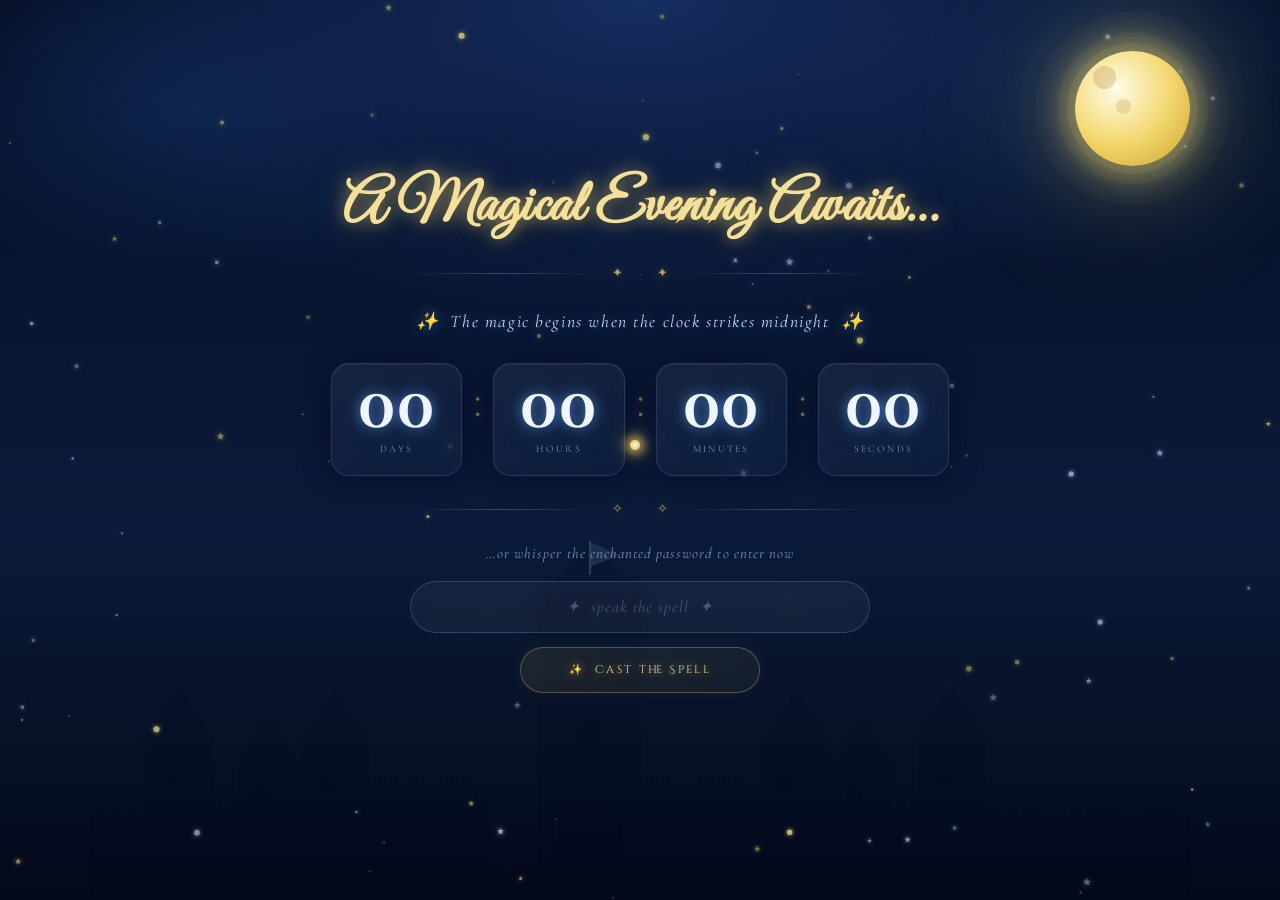
==== unlock.html @ 73b8220a "Add files via upload" ====
<!DOCTYPE html>
<html lang="en">
<head>
<meta charset="UTF-8">
<meta name="viewport" content="width=device-width, initial-scale=1.0">
<title>✨ The Magic Awaits ✨</title>
<link href="https://fonts.googleapis.com/css2?family=Cinzel+Decorative:wght@400;700&family=Cormorant+Garamond:ital,wght@0,300;0,400;1,300;1,400&family=Great+Vibes&display=swap" rel="stylesheet">

<style>
/* ============================================================
   RESET & ROOT VARIABLES
   ============================================================ */
*, *::before, *::after {
  box-sizing: border-box;
  margin: 0;
  padding: 0;
}

:root {
  --ink:         #03071a;
  --deep:        #050d22;
  --navy:        #0a1938;
  --silver:      #c4d8f8;
  --silver-dim:  #7890b8;
  --gold:        #e4c660;
  --gold-soft:   #f4e098;
  --white:       #f0f6ff;
  --glow-blue:   rgba(100, 165, 255, 0.6);
  --glow-gold:   rgba(228, 198, 96, 0.65);
  --pastel-blue: #b4d0f8;
}

html { height: 100%; overflow-x: hidden; }

body {
  font-family: 'Cormorant Garamond', serif;
  background: var(--ink);
  color: var(--white);
  min-height: 100%;
  overflow-x: hidden;
  cursor: none;
  display: flex;
  flex-direction: column;
  align-items: center;
  justify-content: center;
}

/* ============================================================
   CUSTOM CURSOR
   ============================================================ */
#cursor {
  position: fixed;
  width: 11px; height: 11px;
  border-radius: 50%;
  background: radial-gradient(circle, #fff 0%, var(--gold) 60%, transparent 100%);
  box-shadow:
    0 0 8px 4px var(--glow-gold),
    0 0 18px 8px rgba(228,198,96,0.2);
  pointer-events: none;
  transform: translate(-50%,-50%);
  z-index: 9999;
}

.cursor-trail {
  position: fixed;
  border-radius: 50%;
  pointer-events: none;
  z-index: 9998;
  transform: translate(-50%,-50%);
  animation: trailFade 0.65s ease-out forwards;
}

@keyframes trailFade {
  0%   { opacity: 0.9; transform: translate(-50%,-50%) scale(1); }
  100% { opacity: 0;   transform: translate(-50%,-50%) scale(0.05); }
}

/* ============================================================
   BACKGROUND SKY
   ============================================================ */
#sky {
  position: fixed; inset: 0; z-index: 0;
  background:
    radial-gradient(ellipse 80% 55% at 50%   0%, #152d60 0%, transparent 65%),
    radial-gradient(ellipse 45% 35% at 15%  12%, #0c2248 0%, transparent 55%),
    radial-gradient(ellipse 50% 40% at 85%   8%, #0b2040 0%, transparent 55%),
    linear-gradient(to bottom, #050d22 0%, #081530 30%, #0a1a38 60%, #04091a 100%);
}

/* ============================================================
   TWINKLING STARS
   ============================================================ */
.star {
  position: fixed;
  border-radius: 50%;
  background: #fff;
  animation: twinkle var(--dur) ease-in-out infinite alternate;
  animation-delay: var(--delay);
  opacity: 0;
  z-index: 1;
}

@keyframes twinkle {
  0%   { opacity: 0.05; transform: scale(0.6); }
  45%  { opacity: 0.9;  transform: scale(1.3); }
  100% { opacity: 0.15; transform: scale(0.85); }
}

/* ============================================================
   MOON
   ============================================================ */
#moon {
  position: fixed;
  top: clamp(3%, 4vw, 7%);
  right: clamp(4%, 7vw, 12%);
  width:  clamp(60px, 9vw, 115px);
  height: clamp(60px, 9vw, 115px);
  border-radius: 50%;
  background: radial-gradient(circle at 36% 33%, #fffce8, #f4d870, #c8a428);
  box-shadow:
    0 0  0   8px rgba(244,216,112,0.07),
    0 0  28px 12px rgba(244,216,112,0.38),
    0 0  70px 30px rgba(244,216,112,0.16),
    0 0 140px 60px rgba(244,216,112,0.07);
  z-index: 2;
  animation: moonGlow 5s ease-in-out infinite alternate;
}

#moon::before {
  content: '';
  position: absolute;
  top: 13%; left: 15%;
  width: 20%; height: 20%;
  border-radius: 50%;
  background: rgba(150,110,20,0.22);
}

#moon::after {
  content: '';
  position: absolute;
  top: 42%; left: 35%;
  width: 13%; height: 13%;
  border-radius: 50%;
  background: rgba(150,110,20,0.18);
}

@keyframes moonGlow {
  from {
    box-shadow:
      0 0  0   8px rgba(244,216,112,0.06),
      0 0  28px 10px rgba(244,216,112,0.35),
      0 0  65px 28px rgba(244,216,112,0.14);
  }
  to {
    box-shadow:
      0 0  0  12px rgba(244,216,112,0.05),
      0 0  42px 18px rgba(244,216,112,0.52),
      0 0 100px 45px rgba(244,216,112,0.22),
      0 0 180px 80px rgba(244,216,112,0.08);
  }
}

#moon-halo {
  position: fixed;
  top: clamp(3%, 4vw, 7%);
  right: clamp(4%, 7vw, 12%);
  width:  clamp(60px, 9vw, 115px);
  height: clamp(60px, 9vw, 115px);
  border-radius: 50%;
  border: 1.5px solid rgba(244,224,140,0.14);
  box-shadow:
    0 0 0 18px rgba(244,216,112,0.04),
    0 0 0 40px rgba(244,216,112,0.02);
  z-index: 1;
  pointer-events: none;
}

/* ============================================================
   CASTLE SILHOUETTE
   ============================================================ */
#castle-wrap {
  position: fixed;
  bottom: 0; left: 50%;
  transform: translateX(-50%);
  width: 100%; max-width: 1100px;
  z-index: 1;
  opacity: 0.19;
  pointer-events: none;
}

/* ============================================================
   SPARKLE PARTICLE CANVAS
   ============================================================ */
#sparkle-canvas {
  position: fixed; inset: 0; z-index: 2;
  pointer-events: none;
}

/* ============================================================
   MAIN PAGE WRAPPER
   ============================================================ */
#page {
  position: relative; z-index: 10;
  width: 100%; min-height: 100vh;
  display: flex;
  align-items: center;
  justify-content: center;
  padding: clamp(24px,5vh,60px) clamp(16px,5vw,48px);
}

/* ============================================================
   CONTENT CARD
   ============================================================ */
#card {
  display: flex;
  flex-direction: column;
  align-items: center;
  gap: clamp(14px,2.8vh,26px);
  width: 100%; max-width: 700px;
  text-align: center;
}

/* ============================================================
   TAGLINE
   ============================================================ */
#tagline {
  font-family: 'Great Vibes', cursive;
  font-size: clamp(2rem, 5.5vw, 3.6rem);
  color: var(--gold-soft);
  text-shadow:
    0 0 16px var(--glow-gold),
    0 0 40px rgba(228,198,96,0.25);
  letter-spacing: 0.02em;
  line-height: 1.15;
  animation: riseIn 1.6s ease 0.1s both;
}

/* ============================================================
   ORNAMENTAL DIVIDER
   ============================================================ */
.orn-row {
  display: flex;
  align-items: center;
  justify-content: center;
  gap: clamp(8px,2vw,16px);
  width: 100%; max-width: 460px;
  animation: riseIn 1.6s ease 0.3s both;
}

.orn-line {
  flex: 1; height: 1px;
  background: linear-gradient(to right, transparent, rgba(180,210,255,0.28), transparent);
}

.orn-gem {
  color: var(--gold);
  font-size: clamp(0.6rem, 1.4vw, 0.82rem);
  text-shadow: 0 0 8px var(--glow-gold);
  opacity: 0.8;
}

/* ============================================================
   SUBTITLE
   ============================================================ */
#subtitle {
  font-family: 'Cormorant Garamond', serif;
  font-style: italic;
  font-size: clamp(0.82rem, 2.1vw, 1.1rem);
  color: var(--silver);
  letter-spacing: 0.09em;
  line-height: 1.75;
  text-shadow:
    0 0 14px var(--glow-blue),
    0 0 28px rgba(100,165,255,0.14);
  animation: riseIn 1.6s ease 0.5s both;
}

/* ============================================================
   TIMER BLOCK
   ============================================================ */
#timer-wrap {
  display: flex;
  flex-direction: column;
  align-items: center;
  gap: clamp(8px,1.5vh,14px);
  animation: riseIn 1.8s ease 0.7s both;
  width: 100%;
}

/* Row holding boxes + colons */
#timer-row {
  display: flex;
  align-items: flex-start;
  justify-content: center;
  gap: clamp(4px,1.2vw,12px);
  flex-wrap: nowrap;
}

/* Each time-unit card */
.t-box {
  display: flex;
  flex-direction: column;
  align-items: center;
  gap: 5px;
  background: linear-gradient(160deg, rgba(255,255,255,0.06) 0%, rgba(100,160,255,0.04) 100%);
  border: 1px solid rgba(180,210,255,0.13);
  border-radius: clamp(10px,1.8vw,18px);
  padding: clamp(10px,2vw,20px) clamp(12px,2.5vw,26px);
  backdrop-filter: blur(14px);
  box-shadow:
    0 4px 28px rgba(0,0,30,0.45),
    inset 0 1px 0 rgba(255,255,255,0.055),
    0 0 0 1px rgba(255,255,255,0.025);
  min-width: clamp(58px,13vw,108px);
  position: relative;
  overflow: hidden;
}

/* Shimmer sweep */
.t-box::after {
  content: '';
  position: absolute;
  top: 0; left: -120%;
  width: 55%; height: 100%;
  background: linear-gradient(90deg, transparent, rgba(255,255,255,0.045), transparent);
  animation: shimmer 5s ease-in-out infinite;
  animation-delay: var(--sw, 0s);
}

@keyframes shimmer {
  0%   { left: -120%; }
  45%  { left: 160%; }
  100% { left: 160%; }
}

.t-box:nth-child(1) { --sw: 0s; }
.t-box:nth-child(3) { --sw: 0.5s; }
.t-box:nth-child(5) { --sw: 1s; }
.t-box:nth-child(7) { --sw: 1.5s; }

/* Digit */
.t-num {
  font-family: 'Cinzel Decorative', serif;
  font-size: clamp(1.7rem,5vw,3.4rem);
  font-weight: 700;
  color: var(--white);
  text-shadow:
    0 0 12px var(--glow-blue),
    0 0 28px rgba(100,165,255,0.28);
  line-height: 1;
  letter-spacing: 0.03em;
  transition: color 0.3s, text-shadow 0.3s;
}

/* Label */
.t-label {
  font-family: 'Cormorant Garamond', serif;
  font-size: clamp(0.45rem,1vw,0.62rem);
  letter-spacing: 0.22em;
  text-transform: uppercase;
  color: var(--silver-dim);
}

/* Colon */
.t-sep {
  font-family: 'Cinzel Decorative', serif;
  font-size: clamp(1.3rem,3.8vw,2.5rem);
  color: var(--gold);
  opacity: 0.5;
  text-shadow: 0 0 8px var(--glow-gold);
  padding-top: clamp(6px,1.2vw,14px);
  animation: colonBlink 1s step-end infinite;
  user-select: none;
}

@keyframes colonBlink {
  0%,100% { opacity: 0.52; }
  50%      { opacity: 0.14; }
}

/* Urgent — sub-60 seconds */
.t-num.urgent {
  color: #ffaac4 !important;
  text-shadow:
    0 0 16px rgba(255,110,150,0.85),
    0 0 32px rgba(255,90,130,0.4) !important;
  animation: urgentFlash 0.52s ease-in-out infinite alternate;
}

@keyframes urgentFlash {
  from { opacity: 0.78; }
  to   { opacity: 1; }
}

/* ============================================================
   PASSWORD SECTION
   ============================================================ */
#pw-wrap {
  display: flex;
  flex-direction: column;
  align-items: center;
  gap: clamp(10px,1.6vh,15px);
  width: 100%; max-width: 400px;
  animation: riseIn 1.8s ease 0.9s both;
}

#pw-hint {
  font-family: 'Cormorant Garamond', serif;
  font-style: italic;
  font-size: clamp(0.76rem,1.7vw,0.93rem);
  color: var(--silver-dim);
  letter-spacing: 0.07em;
  line-height: 1.6;
}

#pw-field-wrap { position: relative; width: 100%; }

#pw-input {
  width: 100%;
  padding: clamp(11px,1.8vh,15px) clamp(18px,3vw,26px);
  border-radius: 60px;
  background: rgba(255,255,255,0.05);
  border: 1.5px solid rgba(180,210,255,0.18);
  color: var(--white);
  font-family: 'Cormorant Garamond', serif;
  font-style: italic;
  font-size: clamp(0.86rem,1.9vw,1.02rem);
  text-align: center;
  outline: none;
  letter-spacing: 0.06em;
  backdrop-filter: blur(10px);
  transition: border-color 0.3s, box-shadow 0.3s, background 0.3s;
}

#pw-input::placeholder { color: rgba(180,210,255,0.3); font-style: italic; }

#pw-input:focus {
  border-color: rgba(180,220,255,0.44);
  background: rgba(255,255,255,0.08);
  box-shadow:
    0 0 0 3px rgba(100,160,255,0.1),
    0 0 28px rgba(100,165,255,0.18);
}

#pw-input.wrong {
  border-color: rgba(255,100,130,0.6);
  box-shadow: 0 0 22px rgba(255,80,110,0.28);
  animation: shakeBox 0.46s ease;
}

@keyframes shakeBox {
  0%,100% { transform: translateX(0); }
  12%  { transform: translateX(-9px); }
  25%  { transform: translateX(9px); }
  37%  { transform: translateX(-6px); }
  50%  { transform: translateX(6px); }
  62%  { transform: translateX(-4px); }
  75%  { transform: translateX(4px); }
  87%  { transform: translateX(-2px); }
}

#cast-btn {
  padding: clamp(11px,1.8vh,15px) clamp(28px,5.5vw,48px);
  border-radius: 60px;
  border: 1.5px solid rgba(228,198,96,0.32);
  background: linear-gradient(135deg, rgba(228,198,96,0.1) 0%, rgba(200,168,60,0.07) 100%);
  color: var(--gold-soft);
  font-family: 'Cinzel Decorative', serif;
  font-size: clamp(0.5rem,1.35vw,0.67rem);
  letter-spacing: 0.22em;
  cursor: none;
  backdrop-filter: blur(8px);
  text-shadow: 0 0 10px var(--glow-gold);
  box-shadow: 0 0 18px rgba(228,198,96,0.07);
  transition: border-color 0.3s, background 0.3s, box-shadow 0.3s, transform 0.3s;
}

#cast-btn:hover {
  border-color: rgba(228,198,96,0.62);
  background: linear-gradient(135deg, rgba(228,198,96,0.18) 0%, rgba(200,168,60,0.13) 100%);
  box-shadow: 0 0 40px rgba(228,198,96,0.28), 0 6px 24px rgba(0,0,0,0.28);
  transform: translateY(-3px);
}

#err-msg {
  font-family: 'Cormorant Garamond', serif;
  font-style: italic;
  font-size: clamp(0.76rem,1.7vw,0.9rem);
  color: rgba(255,155,175,0.9);
  text-shadow: 0 0 10px rgba(255,80,110,0.3);
  min-height: 1.3em;
  letter-spacing: 0.04em;
  transition: opacity 0.3s;
}

/* ============================================================
   UNLOCK OVERLAY
   ============================================================ */
#unlock-veil {
  position: fixed; inset: 0; z-index: 800;
  display: none;
  align-items: center;
  justify-content: center;
  background: radial-gradient(
    circle at center,
    rgba(180,220,255,0.97) 0%,
    rgba(140,190,255,0.89) 35%,
    rgba(80,140,240,0.65) 65%,
    rgba(20,50,120,0.38) 100%
  );
  animation: veilIn 0.7s ease forwards;
}

@keyframes veilIn {
  from { opacity: 0; }
  to   { opacity: 1; }
}

#unlock-msg {
  font-family: 'Great Vibes', cursive;
  font-size: clamp(2.2rem, 7vw, 5rem);
  color: #040a1e;
  text-shadow:
    0 0 24px rgba(255,255,255,0.9),
    0 2px 8px rgba(0,0,0,0.18);
  text-align: center;
  padding: 20px 32px;
  animation: msgPop 0.9s ease 0.2s both;
}

@keyframes msgPop {
  0%   { opacity: 0; transform: scale(0.6) translateY(20px); }
  60%  { transform: scale(1.07) translateY(-5px); }
  100% { opacity: 1; transform: scale(1) translateY(0); }
}

/* ============================================================
   BURST DOTS
   ============================================================ */
.burst-dot {
  position: fixed;
  border-radius: 50%;
  pointer-events: none;
  z-index: 700;
  animation: burstFly var(--bd) ease-out var(--bdl) forwards;
}

@keyframes burstFly {
  0%   { opacity: 1; transform: translate(0,0) scale(1.2); }
  100% { opacity: 0; transform: translate(var(--bx),var(--by)) scale(0); }
}

/* ============================================================
   UTILITY
   ============================================================ */
@keyframes riseIn {
  from { opacity: 0; transform: translateY(18px); }
  to   { opacity: 1; transform: translateY(0); }
}

/* ============================================================
   RESPONSIVE
   ============================================================ */

/* Tablet landscape */
@media (min-width: 768px) and (orientation: landscape) {
  #card { max-width: 820px; gap: clamp(10px,1.8vh,20px); }
  #page { padding-top: clamp(14px,2.5vh,36px); padding-bottom: clamp(14px,2.5vh,36px); }
  #pw-wrap { max-width: 460px; }
  .t-box { min-width: clamp(76px,11vw,112px); }
}

/* Desktop */
@media (min-width: 1024px) {
  #card { max-width: 760px; gap: clamp(18px,2.8vh,30px); }
  .t-box { min-width: clamp(88px,9.5vw,114px); }
}

/* Large desktop */
@media (min-width: 1440px) {
  #card { max-width: 820px; }
}

/* Small mobile — hide colons to save space, use grid */
@media (max-width: 400px) {
  .t-sep { display: none; }
  #timer-row { gap: 5px; }
  .t-box { padding: 9px 10px; min-width: 0; flex: 1; }
}

/* Tiny mobile */
@media (max-width: 340px) {
  .t-num { font-size: 1.35rem; }
  .t-label { font-size: 0.38rem; }
}

/* Moon – small screens */
@media (max-width: 520px) {
  #moon, #moon-halo { top: 2%; right: 3%; }
}

/* Very short landscape screens (e.g. phone landscape) */
@media (max-height: 500px) and (orientation: landscape) {
  #card { gap: 8px; }
  #tagline { font-size: clamp(1.5rem,4vw,2.4rem); }
  #subtitle { font-size: 0.75rem; }
  .t-num { font-size: clamp(1.2rem,3.5vw,2rem); }
  .t-box { padding: 7px 10px; min-width: clamp(52px,9vw,85px); }
  #page { padding: 10px 16px; }
}
</style>
</head>
<body>

<!-- ============================================================
     BACKGROUND LAYERS
     ============================================================ -->
<div id="sky"></div>
<canvas id="sparkle-canvas"></canvas>
<div id="moon"></div>
<div id="moon-halo"></div>

<!-- Castle SVG Silhouette -->
<div id="castle-wrap">
  <svg viewBox="0 0 1100 360" xmlns="http://www.w3.org/2000/svg" preserveAspectRatio="xMidYMax meet">
    <rect x="0" y="336" width="1100" height="24" fill="#03071a"/>
    <!-- Far-left walls -->
    <rect x="0"   y="280" width="55"  height="56" fill="#050d22"/>
    <rect x="3"   y="268" width="12"  height="14" fill="#050d22"/>
    <rect x="20"  y="268" width="12"  height="14" fill="#050d22"/>
    <rect x="37"  y="268" width="12"  height="14" fill="#050d22"/>
    <!-- Left outer tower -->
    <rect x="55"  y="205" width="68"  height="131" fill="#050d22"/>
    <polygon points="52,208 89,150 126,208"          fill="#050d22"/>
    <rect x="74"  y="228" width="18"  height="24" rx="9" fill="#03071a"/>
    <!-- Left connecting -->
    <rect x="123" y="276" width="24"  height="60"  fill="#050d22"/>
    <rect x="123" y="264" width="9"   height="14"  fill="#050d22"/>
    <rect x="138" y="264" width="9"   height="14"  fill="#050d22"/>
    <!-- Left mid tower -->
    <rect x="147" y="230" width="62"  height="106" fill="#050d22"/>
    <polygon points="144,233 178,180 212,233"        fill="#050d22"/>
    <rect x="163" y="252" width="16"  height="20" rx="8" fill="#03071a"/>
    <!-- Left accent tower -->
    <rect x="210" y="212" width="70"  height="124" fill="#050d22"/>
    <polygon points="207,215 245,154 283,215"        fill="#050d22"/>
    <rect x="227" y="236" width="16"  height="22" rx="8" fill="#03071a"/>
    <!-- Left wall section -->
    <rect x="280" y="252" width="118" height="84"  fill="#050d22"/>
    <rect x="282" y="240" width="9"   height="14"  fill="#050d22"/>
    <rect x="300" y="240" width="9"   height="14"  fill="#050d22"/>
    <rect x="318" y="240" width="9"   height="14"  fill="#050d22"/>
    <rect x="355" y="240" width="9"   height="14"  fill="#050d22"/>
    <rect x="373" y="240" width="9"   height="14"  fill="#050d22"/>
    <!-- ===== MAIN CENTER TOWER ===== -->
    <rect x="448" y="70"  width="104" height="266" fill="#050d22"/>
    <polygon points="441,74 500,6 559,74"            fill="#050d22"/>
    <line x1="500" y1="6"  x2="500" y2="40" stroke="#b4d0f8" stroke-width="2.2"/>
    <polygon points="500,7 529,20 500,32"     fill="#c4d8f8" opacity="0.6"/>
    <rect x="478" y="118" width="18"  height="26" rx="9" fill="#03071a"/>
    <rect x="504" y="118" width="18"  height="26" rx="9" fill="#03071a"/>
    <rect x="490" y="180" width="18"  height="28" rx="9" fill="#03071a"/>
    <rect x="468" y="268" width="64"  height="68" rx="6" fill="#03071a"/>
    <!-- Center battlements -->
    <rect x="448" y="59"  width="10"  height="14" fill="#050d22"/>
    <rect x="465" y="59"  width="10"  height="14" fill="#050d22"/>
    <rect x="482" y="59"  width="10"  height="14" fill="#050d22"/>
    <rect x="499" y="59"  width="10"  height="14" fill="#050d22"/>
    <rect x="516" y="59"  width="10"  height="14" fill="#050d22"/>
    <rect x="533" y="59"  width="10"  height="14" fill="#050d22"/>
    <rect x="550" y="59"  width="10"  height="14" fill="#050d22"/>
    <!-- Right wall section -->
    <rect x="552" y="252" width="118" height="84"  fill="#050d22"/>
    <rect x="554" y="240" width="9"   height="14"  fill="#050d22"/>
    <rect x="572" y="240" width="9"   height="14"  fill="#050d22"/>
    <rect x="609" y="240" width="9"   height="14"  fill="#050d22"/>
    <rect x="627" y="240" width="9"   height="14"  fill="#050d22"/>
    <rect x="645" y="240" width="9"   height="14"  fill="#050d22"/>
    <!-- Right accent tower -->
    <rect x="670" y="212" width="70"  height="124" fill="#050d22"/>
    <polygon points="668,215 706,154 744,215"        fill="#050d22"/>
    <rect x="686" y="236" width="16"  height="22" rx="8" fill="#03071a"/>
    <!-- Right mid tower -->
    <rect x="740" y="230" width="62"  height="106" fill="#050d22"/>
    <polygon points="737,233 771,180 805,233"        fill="#050d22"/>
    <rect x="756" y="252" width="16"  height="20" rx="8" fill="#03071a"/>
    <!-- Right connecting -->
    <rect x="803" y="276" width="24"  height="60"  fill="#050d22"/>
    <rect x="805" y="264" width="9"   height="14"  fill="#050d22"/>
    <rect x="820" y="264" width="9"   height="14"  fill="#050d22"/>
    <!-- Right outer tower -->
    <rect x="827" y="205" width="68"  height="131" fill="#050d22"/>
    <polygon points="824,208 861,150 898,208"        fill="#050d22"/>
    <rect x="845" y="228" width="18"  height="24" rx="9" fill="#03071a"/>
    <!-- Far-right walls -->
    <rect x="895" y="280" width="205" height="56"  fill="#050d22"/>
    <rect x="898" y="268" width="12"  height="14"  fill="#050d22"/>
    <rect x="916" y="268" width="12"  height="14"  fill="#050d22"/>
    <rect x="934" y="268" width="12"  height="14"  fill="#050d22"/>
    <rect x="980" y="268" width="12"  height="14"  fill="#050d22"/>
    <rect x="998" y="268" width="12"  height="14"  fill="#050d22"/>
    <rect x="1016" y="268" width="12" height="14"  fill="#050d22"/>
    <rect x="1056" y="268" width="12" height="14"  fill="#050d22"/>
    <rect x="1074" y="268" width="12" height="14"  fill="#050d22"/>
  </svg>
</div>

<!-- Custom cursor -->
<div id="cursor"></div>

<!-- ============================================================
     MAIN CONTENT
     ============================================================ -->
<div id="page">
  <div id="card">

    <!-- Tagline -->
    <h1 id="tagline">A Magical Evening Awaits…</h1>

    <!-- Ornamental divider top -->
    <div class="orn-row">
      <div class="orn-line"></div>
      <span class="orn-gem">✦</span>
      <span class="orn-gem" style="opacity:0.4; font-size:0.48rem;">◆</span>
      <span class="orn-gem">✦</span>
      <div class="orn-line"></div>
    </div>

    <!-- Subtitle -->
    <p id="subtitle">
      ✨&nbsp;&nbsp;The magic begins when the clock strikes midnight&nbsp;&nbsp;✨
    </p>

    <!-- Countdown Timer -->
    <div id="timer-wrap">
      <div id="timer-row">
        <div class="t-box">
          <span class="t-num" id="t-d">00</span>
          <span class="t-label">Days</span>
        </div>
        <span class="t-sep">:</span>
        <div class="t-box">
          <span class="t-num" id="t-h">00</span>
          <span class="t-label">Hours</span>
        </div>
        <span class="t-sep">:</span>
        <div class="t-box">
          <span class="t-num" id="t-m">00</span>
          <span class="t-label">Minutes</span>
        </div>
        <span class="t-sep">:</span>
        <div class="t-box">
          <span class="t-num" id="t-s">00</span>
          <span class="t-label">Seconds</span>
        </div>
      </div>
    </div>

    <!-- Ornamental divider bottom -->
    <div class="orn-row" style="animation: riseIn 1.8s ease 1.05s both;">
      <div class="orn-line"></div>
      <span class="orn-gem">✧</span>
      <span class="orn-gem" style="opacity:0.4; font-size:0.44rem;">◇</span>
      <span class="orn-gem">✧</span>
      <div class="orn-line"></div>
    </div>

    <!-- Password -->
    <div id="pw-wrap">
      <p id="pw-hint">…or whisper the enchanted password to enter now</p>
      <div id="pw-field-wrap">
        <input
          type="password"
          id="pw-input"
          placeholder="✦  speak the spell  ✦"
          autocomplete="off"
          spellcheck="false"
        />
      </div>
      <button id="cast-btn" onclick="tryPassword()">✨&nbsp;&nbsp;Cast the Spell</button>
      <p id="err-msg"></p>
    </div>

  </div>
</div>

<!-- Unlock overlay -->
<div id="unlock-veil">
  <p id="unlock-msg">✨ The magic has begun… ✨</p>
</div>

<!-- ============================================================
     JAVASCRIPT
     ============================================================ -->
<script>
  /* ============================================================
     CONFIG
     ============================================================ */
  const UNLOCK_TIME    = new Date('2026-03-05T00:00:00+08:00').getTime();
  const CORRECT_PW     = 'cinderella';   // ← change to your password
  const REDIRECT_TO    = 'index.html';
  const REDIRECT_DELAY = 2800;           // ms before redirect fires

  /* ============================================================
     CURSOR TRAIL
     ============================================================ */
  const cursorEl   = document.getElementById('cursor');
  const trailPalette = ['#f4e098','#c4d8f8','#f0d0e8','#ffffff','#b4d0f8'];
  let   rafPending = false;

  document.addEventListener('mousemove', e => {
    cursorEl.style.left = e.clientX + 'px';
    cursorEl.style.top  = e.clientY + 'px';

    if (!rafPending) {
      rafPending = true;
      requestAnimationFrame(() => {
        const dot   = document.createElement('div');
        dot.className = 'cursor-trail';
        const sz    = 4 + Math.random() * 7;
        const color = trailPalette[Math.floor(Math.random() * trailPalette.length)];
        dot.style.cssText = `
          left:${e.clientX}px; top:${e.clientY}px;
          width:${sz}px; height:${sz}px;
          background:radial-gradient(circle, ${color} 0%, transparent 100%);
          box-shadow:0 0 6px 2px ${color}88;
        `;
        document.body.appendChild(dot);
        setTimeout(() => dot.remove(), 700);
        rafPending = false;
      });
    }
  });

  /* ============================================================
     STAR FIELD
     ============================================================ */
  (function buildStars() {
    const sky   = document.getElementById('sky');
    const count = Math.min(230, Math.floor(window.innerWidth / 5.5));
    for (let i = 0; i < count; i++) {
      const s = document.createElement('div');
      s.className = 'star';
      const sz = 0.6 + Math.random() * 2.8;
      s.style.cssText = `
        left:${Math.random()*100}%;
        top:${Math.random()*90}%;
        width:${sz}px; height:${sz}px;
        --dur:${2+Math.random()*5}s;
        --delay:${Math.random()*7}s;
      `;
      sky.appendChild(s);
    }
  })();

  /* ============================================================
     SPARKLE PARTICLE CANVAS
     ============================================================ */
  const cvs  = document.getElementById('sparkle-canvas');
  const ctx  = cvs.getContext('2d');
  const ptcl = [];

  function resizeCvs() {
    cvs.width  = window.innerWidth;
    cvs.height = window.innerHeight;
  }
  resizeCvs();
  window.addEventListener('resize', resizeCvs);

  class Spark {
    constructor(initY) { this.reset(initY); }
    reset(initY) {
      this.x    = Math.random() * cvs.width;
      this.y    = initY !== undefined ? Math.random() * cvs.height : cvs.height + 6;
      this.vx   = (Math.random() - 0.5) * 0.5;
      this.vy   = -(0.2 + Math.random() * 0.72);
      this.r    = 0.7 + Math.random() * 2.5;
      this.life = 0;
      this.maxL = 160 + Math.random() * 240;
      this.col  = Math.random() > 0.48 ? '#c4d8f8' : '#e8d870';
      this.isStar = Math.random() > 0.5;
    }
    update() {
      this.x += this.vx; this.y += this.vy; this.life++;
      const p = this.life / this.maxL;
      this.alpha = p < 0.18 ? p/0.18*0.78 : p > 0.78 ? (1-p)/0.22*0.78 : 0.78;
      if (this.life >= this.maxL || this.y < -8) this.reset();
    }
    drawStar(x, y, r) {
      ctx.beginPath();
      for (let i = 0; i < 5; i++) {
        const a = i*4*Math.PI/5 - Math.PI/2;
        const b = a + 2*Math.PI/5;
        i===0 ? ctx.moveTo(x+r*Math.cos(a), y+r*Math.sin(a))
              : ctx.lineTo(x+r*Math.cos(a), y+r*Math.sin(a));
        ctx.lineTo(x+r*0.4*Math.cos(b), y+r*0.4*Math.sin(b));
      }
      ctx.closePath();
    }
    draw() {
      ctx.save();
      ctx.globalAlpha = this.alpha;
      ctx.fillStyle   = this.col;
      ctx.shadowColor = this.col;
      ctx.shadowBlur  = 5;
      if (this.isStar) { this.drawStar(this.x,this.y,this.r*1.3); ctx.fill(); }
      else { ctx.beginPath(); ctx.arc(this.x,this.y,this.r,0,Math.PI*2); ctx.fill(); }
      ctx.restore();
    }
  }

  const PC = Math.min(90, Math.floor(window.innerWidth/14));
  for (let i=0; i<PC; i++) ptcl.push(new Spark(true));

  (function animParticles() {
    ctx.clearRect(0,0,cvs.width,cvs.height);
    ptcl.forEach(p => { p.update(); p.draw(); });
    requestAnimationFrame(animParticles);
  })();

  /* ============================================================
     COUNTDOWN
     ============================================================ */
  let timerDone = false;
  const ids = ['t-d','t-h','t-m','t-s'];

  function pad(n) { return String(n).padStart(2,'0'); }

  function tick() {
    if (timerDone) return;
    const diff = UNLOCK_TIME - Date.now();

    if (diff <= 0) {
      timerDone = true;
      ids.forEach(id => document.getElementById(id).textContent = '00');
      triggerUnlock('countdown');
      return;
    }

    const d = Math.floor(diff / 86400000);
    const h = Math.floor(diff % 86400000 / 3600000);
    const m = Math.floor(diff % 3600000  / 60000);
    const s = Math.floor(diff % 60000    / 1000);

    document.getElementById('t-d').textContent = pad(d);
    document.getElementById('t-h').textContent = pad(h);
    document.getElementById('t-m').textContent = pad(m);
    document.getElementById('t-s').textContent = pad(s);

    // Urgent styling < 60 s
    ids.forEach(id => {
      diff < 60000
        ? document.getElementById(id).classList.add('urgent')
        : document.getElementById(id).classList.remove('urgent');
    });
  }

  tick();
  const countdownTimer = setInterval(tick, 1000);

  /* ============================================================
     PASSWORD
     ============================================================ */
  const pwInput = document.getElementById('pw-input');
  const errEl   = document.getElementById('err-msg');

  pwInput.addEventListener('keydown', e => {
    if (e.key === 'Enter') tryPassword();
    errEl.textContent = '';
  });

  function tryPassword() {
    const val = pwInput.value.trim().toLowerCase();
    if (val === CORRECT_PW.toLowerCase()) {
      triggerUnlock('password');
    } else {
      wrongPassword();
    }
  }

  function wrongPassword() {
    playWrong();
    pwInput.classList.remove('wrong');
    void pwInput.offsetWidth; // reflow
    pwInput.classList.add('wrong');
    pwInput.value = '';
    errEl.textContent = "That spell didn't work… try again.";
    setTimeout(() => { pwInput.classList.remove('wrong'); }, 500);
    setTimeout(() => { errEl.textContent = ''; }, 3500);
  }

  /* ============================================================
     UNLOCK SEQUENCE
     ============================================================ */
  let unlocked = false;

  function triggerUnlock(source) {
    if (unlocked) return;
    unlocked = true;

    clearInterval(countdownTimer);
    playChime();

    // Burst explosions
    const cx = window.innerWidth / 2;
    const cy = window.innerHeight / 2;
    spawnBurst(cx, cy, 120);
    setTimeout(() => spawnBurst(80,                    cy * 0.7,  40), 260);
    setTimeout(() => spawnBurst(window.innerWidth-80,  cy * 0.7,  40), 420);
    setTimeout(() => spawnBurst(cx * 0.4,              cy * 1.3,  28), 540);
    setTimeout(() => spawnBurst(cx * 1.6,              cy * 1.3,  28), 660);

    // Show overlay
    const veil = document.getElementById('unlock-veil');
    veil.style.display = 'flex';

    // Redirect
    setTimeout(() => { window.location.href = REDIRECT_TO; }, REDIRECT_DELAY);
  }

  /* ============================================================
     BURST SPAWNER
     ============================================================ */
  const burstColors = [
    '#f4e098','#c4d8f8','#f0d0e8',
    '#ffffff','#a8d8ff','#ffc8e0','#d0f0d0','#ffe4a0'
  ];

  function spawnBurst(cx, cy, count) {
    for (let i = 0; i < count; i++) {
      const el    = document.createElement('div');
      el.className = 'burst-dot';
      const angle  = Math.random() * Math.PI * 2;
      const dist   = 60 + Math.random() * 350;
      const sz     = 5 + Math.random() * 13;
      const color  = burstColors[Math.floor(Math.random() * burstColors.length)];
      const dur    = (0.55 + Math.random() * 0.9).toFixed(2) + 's';
      const delay  = (Math.random() * 0.3).toFixed(2) + 's';
      el.style.cssText = `
        left:${cx}px; top:${cy}px;
        width:${sz}px; height:${sz}px;
        background:radial-gradient(circle, ${color} 0%, transparent 100%);
        box-shadow:0 0 8px 3px ${color}99;
        border-radius:${Math.random()>0.45?'50%':'3px'};
        --bx:${(Math.cos(angle)*dist).toFixed(1)}px;
        --by:${(Math.sin(angle)*dist).toFixed(1)}px;
        --bd:${dur};
        --bdl:${delay};
      `;
      document.body.appendChild(el);
      setTimeout(() => el.remove(), 1600);
    }
  }

  /* ============================================================
     WEB AUDIO
     ============================================================ */
  let actx = null;
  function getActx() {
    if (!actx) actx = new (window.AudioContext || window.webkitAudioContext)();
    return actx;
  }

  function playChime() {
    try {
      const a = getActx();
      [[523.25,0],[659.25,0.14],[783.99,0.28],[1046.5,0.42],
       [1318.51,0.56],[1567.98,0.7],[2093,0.85]].forEach(([f,t]) => {
        const osc = a.createOscillator(), g = a.createGain();
        const now = a.currentTime + t;
        osc.type = 'sine';
        osc.frequency.setValueAtTime(f, now);
        g.gain.setValueAtTime(0, now);
        g.gain.linearRampToValueAtTime(0.13, now+0.05);
        g.gain.exponentialRampToValueAtTime(0.001, now+1.9);
        osc.connect(g); g.connect(a.destination);
        osc.start(now); osc.stop(now+2.2);
      });
    } catch(e) {}
  }

  function playWrong() {
    try {
      const a = getActx();
      const osc = a.createOscillator(), g = a.createGain();
      osc.type = 'sawtooth';
      osc.frequency.setValueAtTime(195, a.currentTime);
      osc.frequency.exponentialRampToValueAtTime(124, a.currentTime+0.32);
      g.gain.setValueAtTime(0.07, a.currentTime);
      g.gain.exponentialRampToValueAtTime(0.001, a.currentTime+0.65);
      osc.connect(g); g.connect(a.destination);
      osc.start(); osc.stop(a.currentTime+0.65);
    } catch(e) {}
  }
</script>
</body>
</html>
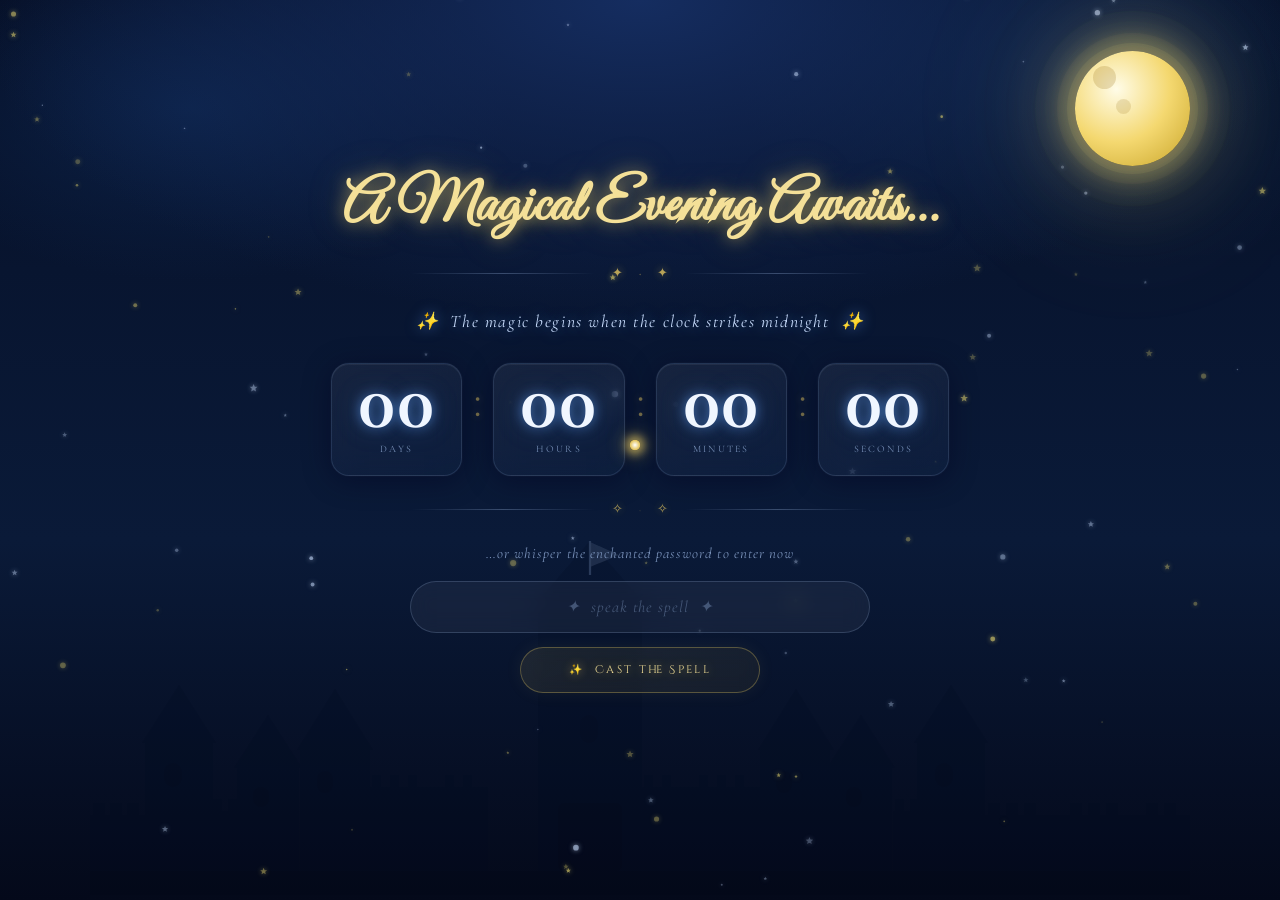
==== commit e68fc66a: "Update unlock.html" ====
--- a/unlock.html
+++ b/unlock.html
@@ -798,7 +798,7 @@
      ============================================================ */
   const UNLOCK_TIME    = new Date('2026-03-05T00:00:00+08:00').getTime();
   const CORRECT_PW     = 'cinderella';   // ← change to your password
-  const REDIRECT_TO    = 'index.html';
+  const REDIRECT_TO    = 'main.html';
   const REDIRECT_DELAY = 2800;           // ms before redirect fires
 
   /* ============================================================
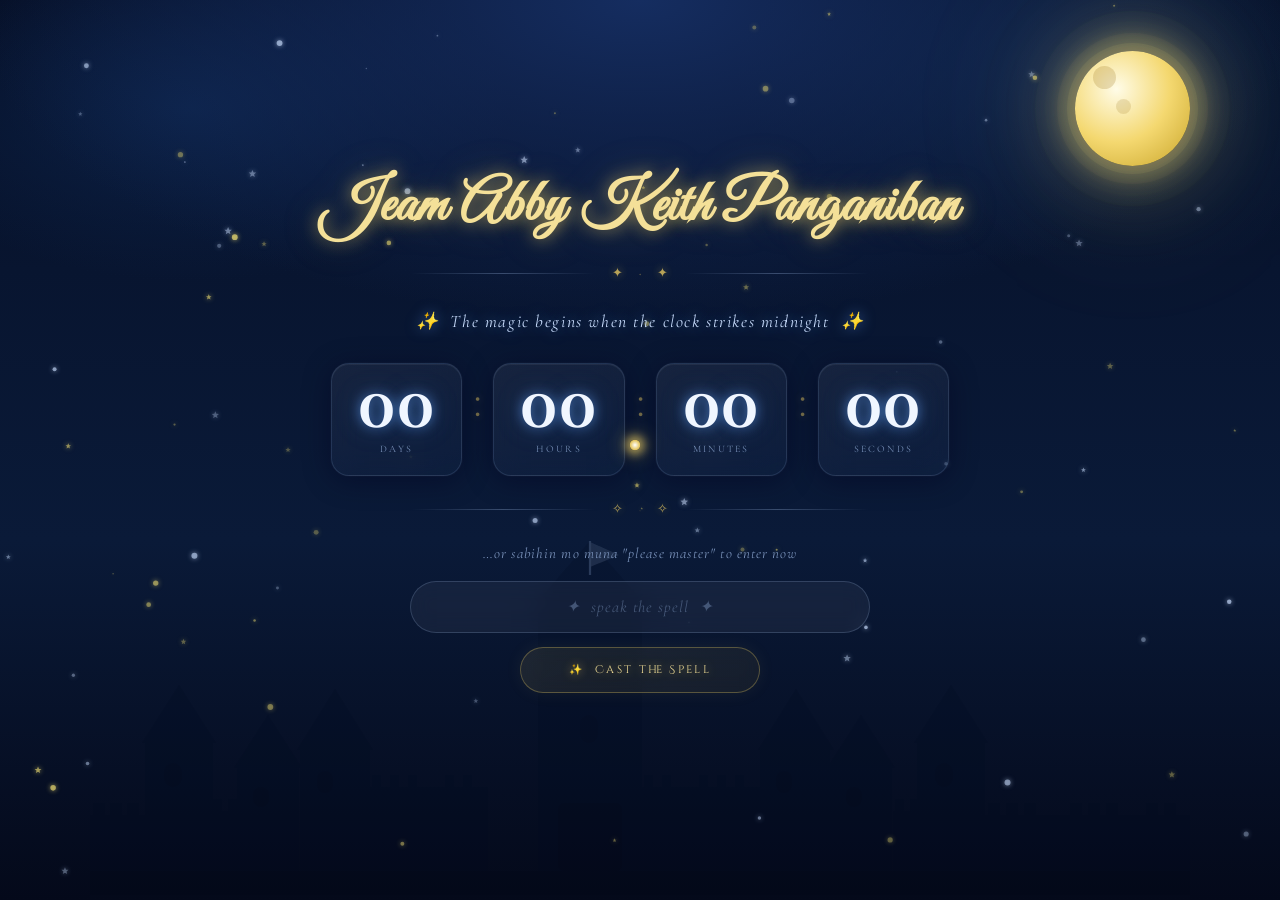
==== commit c867703f: "Update unlock.html" ====
--- a/unlock.html
+++ b/unlock.html
@@ -715,7 +715,7 @@
   <div id="card">
 
     <!-- Tagline -->
-    <h1 id="tagline">A Magical Evening Awaits…</h1>
+    <h1 id="tagline">Jeam Abby Keith Panganiban</h1>
 
     <!-- Ornamental divider top -->
     <div class="orn-row">
@@ -767,7 +767,7 @@
 
     <!-- Password -->
     <div id="pw-wrap">
-      <p id="pw-hint">…or whisper the enchanted password to enter now</p>
+      <p id="pw-hint">…or sabihin mo muna "please master" to enter now</p>
       <div id="pw-field-wrap">
         <input
           type="password"
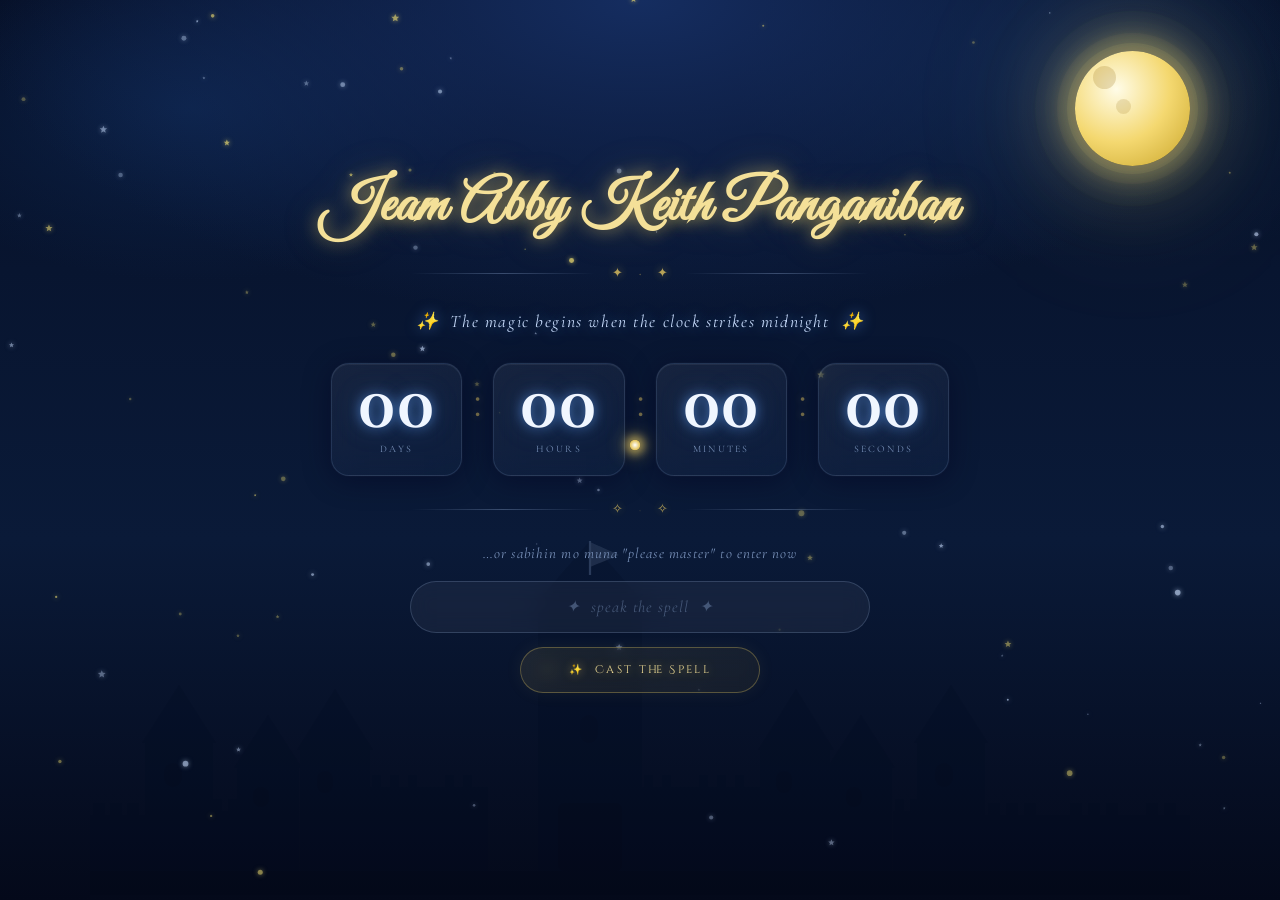
==== commit 080da474: "Update unlock.html" ====
--- a/unlock.html
+++ b/unlock.html
@@ -797,7 +797,7 @@
      CONFIG
      ============================================================ */
   const UNLOCK_TIME    = new Date('2026-03-05T00:00:00+08:00').getTime();
-  const CORRECT_PW     = 'cinderella';   // ← change to your password
+  const CORRECT_PW     = 'abbybabynicebby';   // ← change to your password
   const REDIRECT_TO    = 'main.html';
   const REDIRECT_DELAY = 2800;           // ms before redirect fires
 
@@ -984,7 +984,7 @@
     void pwInput.offsetWidth; // reflow
     pwInput.classList.add('wrong');
     pwInput.value = '';
-    errEl.textContent = "That spell didn't work… try again.";
+    errEl.textContent = "nyenyeenyeee! akala mo ha";
     setTimeout(() => { pwInput.classList.remove('wrong'); }, 500);
     setTimeout(() => { errEl.textContent = ''; }, 3500);
   }
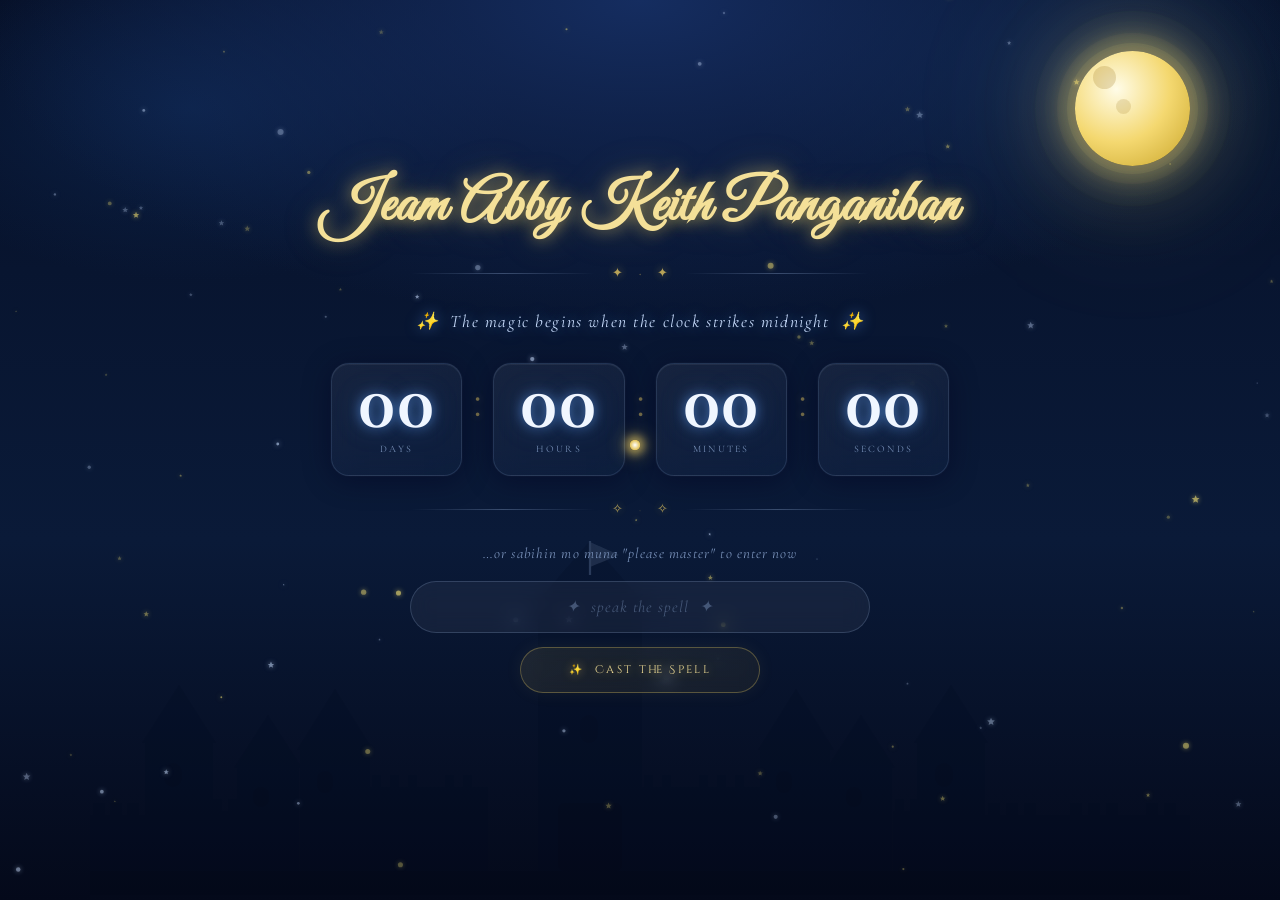
==== commit c41e3d4a: "Update unlock.html" ====
--- a/unlock.html
+++ b/unlock.html
@@ -797,7 +797,7 @@
      CONFIG
      ============================================================ */
   const UNLOCK_TIME    = new Date('2026-03-05T00:00:00+08:00').getTime();
-  const CORRECT_PW     = 'abbybabynicebby';   // ← change to your password
+  const CORRECT_PW     = 'abbybabycebby';   // ← change to your password
   const REDIRECT_TO    = 'main.html';
   const REDIRECT_DELAY = 2800;           // ms before redirect fires
 
@@ -984,7 +984,7 @@
     void pwInput.offsetWidth; // reflow
     pwInput.classList.add('wrong');
     pwInput.value = '';
-    errEl.textContent = "nyenyeenyeee! akala mo ha";
+    errEl.textContent = "HAHAHAHAHAHA NYENYEENYEEE";
     setTimeout(() => { pwInput.classList.remove('wrong'); }, 500);
     setTimeout(() => { errEl.textContent = ''; }, 3500);
   }
